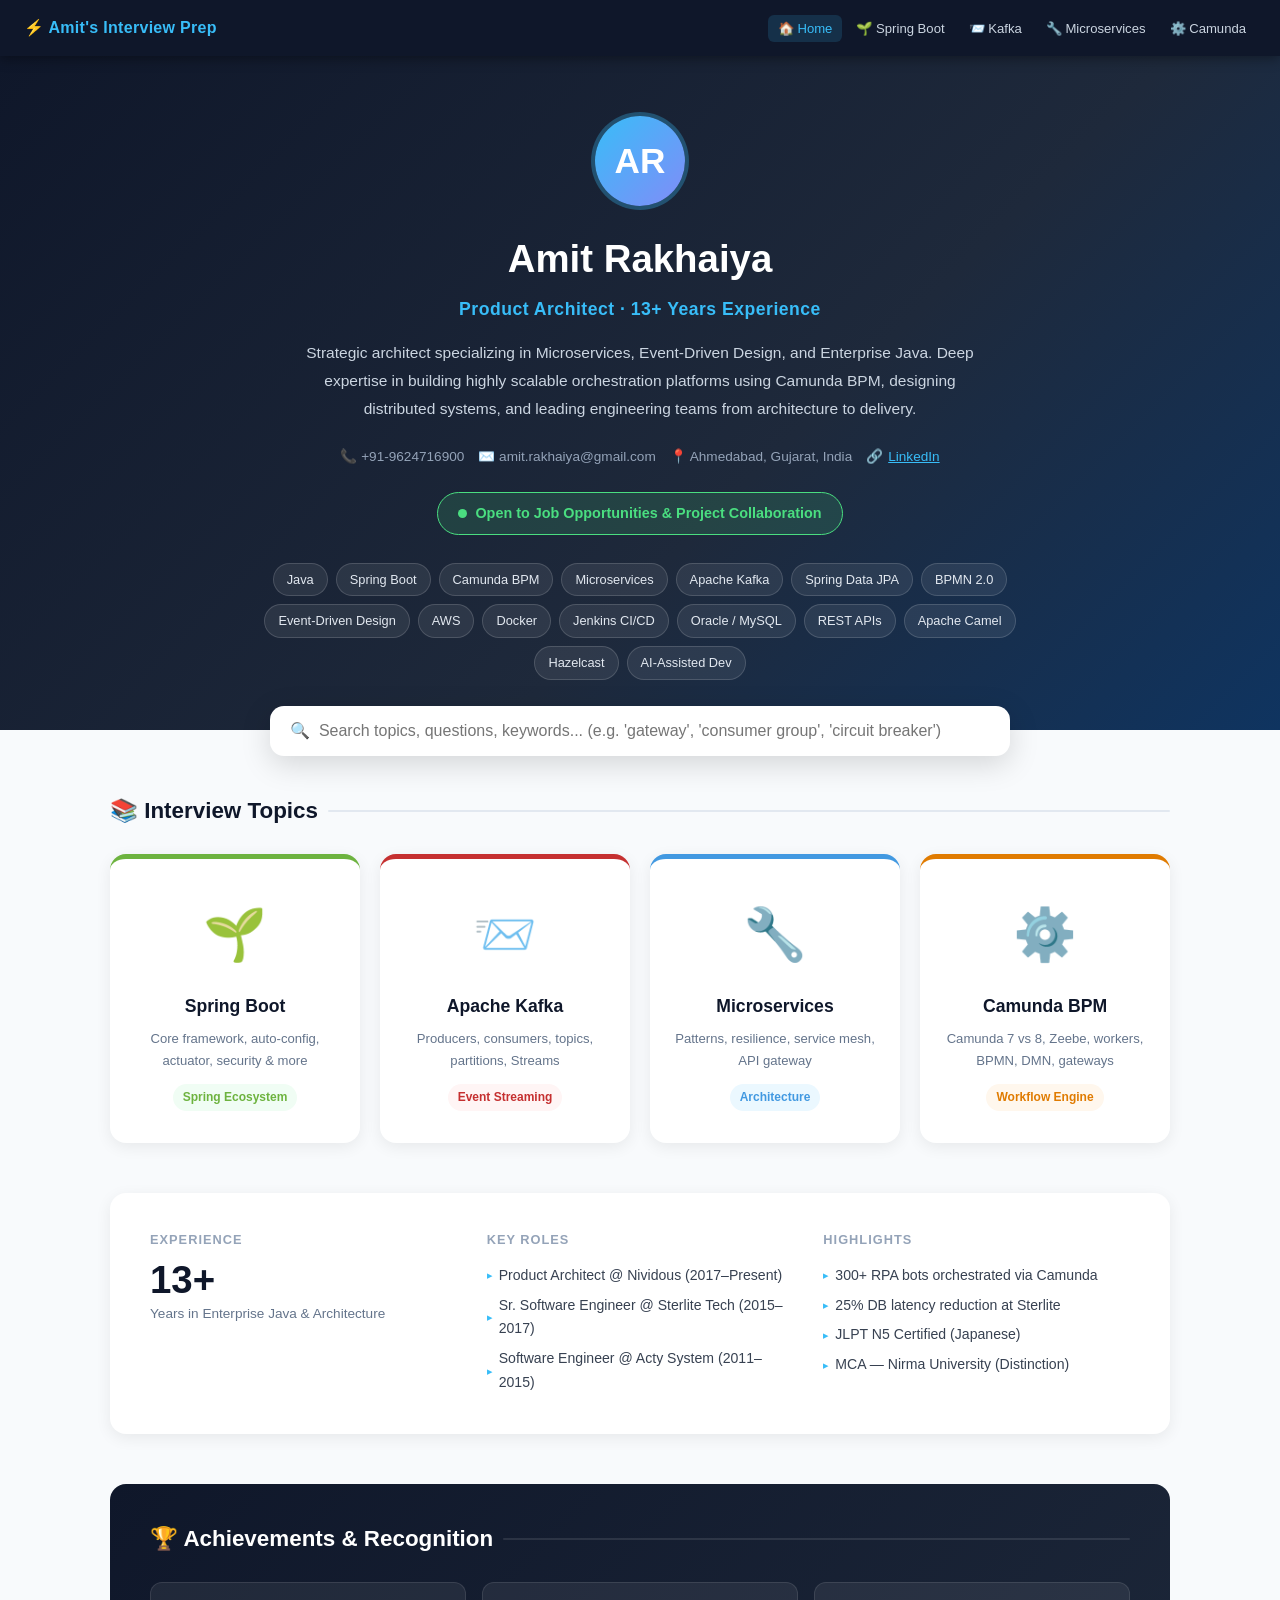
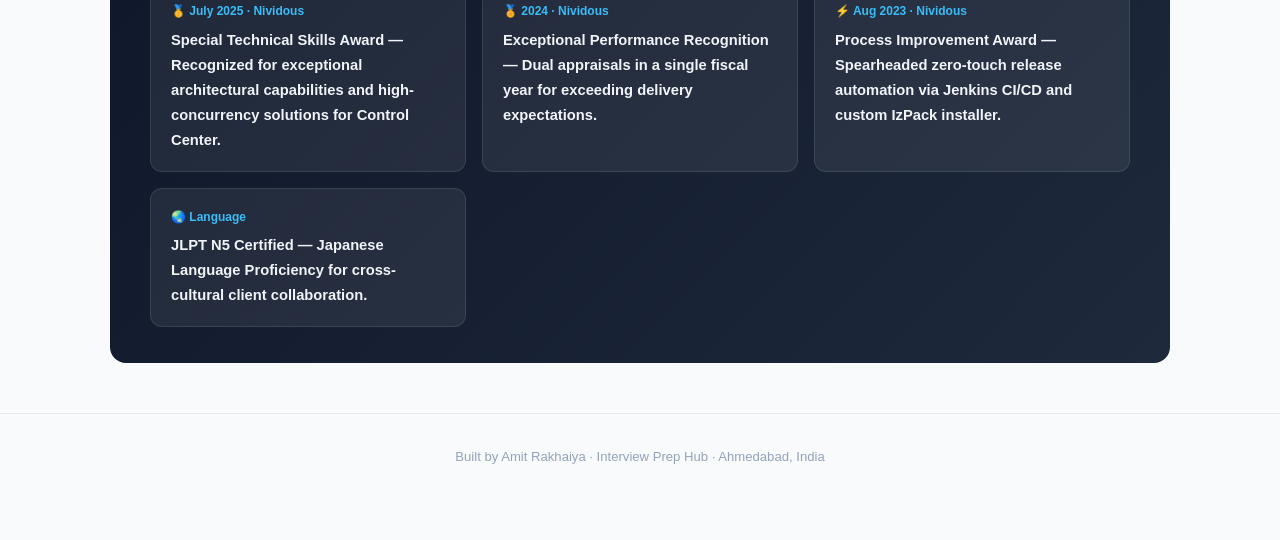
==== index.html @ 1fba0f02 "Add interview mini-site: index, Camunda Q&A, shared nav and theme" ====
<!DOCTYPE html>
<html lang="en">
<head>
<meta charset="UTF-8">
<meta name="viewport" content="width=device-width, initial-scale=1.0">
<title>Amit Rakhaiya — Interview Prep Hub</title>
<link rel="stylesheet" href="site.css">
<style>
  body { background: #f8fafc; padding-bottom: 40px; }

  /* ── HERO ──────────────────────────────── */
  .hero {
    background: linear-gradient(135deg, #0f172a 0%, #1e293b 60%, #0f3460 100%);
    color: white;
    padding: 60px 24px 50px;
    text-align: center;
  }
  .hero .avatar {
    width: 90px; height: 90px;
    background: linear-gradient(135deg, #38bdf8, #818cf8);
    border-radius: 50%;
    display: flex; align-items: center; justify-content: center;
    font-size: 2.2em; font-weight: 800;
    margin: 0 auto 20px;
    box-shadow: 0 0 0 4px rgba(56,189,248,0.3);
  }
  .hero h1 { font-size: 2.4em; font-weight: 800; margin-bottom: 4px; }
  .hero .role {
    font-size: 1.1em; color: #38bdf8; font-weight: 600; margin-bottom: 14px;
    letter-spacing: 0.5px;
  }
  .hero .summary {
    max-width: 680px; margin: 0 auto 22px;
    color: #cbd5e1; font-size: 0.97em; line-height: 1.8;
  }
  .hero .meta {
    display: flex; flex-wrap: wrap; justify-content: center;
    gap: 14px; font-size: 0.85em; color: #94a3b8; margin-bottom: 24px;
  }
  .hero .meta span { display: flex; align-items: center; gap: 5px; }

  /* availability badge */
  .available-badge {
    display: inline-flex; align-items: center; gap: 8px;
    background: rgba(74,222,128,0.15);
    border: 1.5px solid #4ade80;
    color: #4ade80;
    padding: 8px 20px;
    border-radius: 999px;
    font-weight: 600; font-size: 0.9em;
    margin-bottom: 28px;
    animation: pulse-badge 2.5s ease-in-out infinite;
  }
  .available-badge .dot {
    width: 9px; height: 9px;
    background: #4ade80; border-radius: 50%;
    animation: blink 1.2s ease-in-out infinite;
  }
  @keyframes pulse-badge {
    0%, 100% { box-shadow: 0 0 0 0 rgba(74,222,128,0.3); }
    50% { box-shadow: 0 0 0 8px rgba(74,222,128,0); }
  }
  @keyframes blink { 0%,100%{opacity:1} 50%{opacity:0.3} }

  /* skills chips */
  .skills-row {
    display: flex; flex-wrap: wrap; justify-content: center;
    gap: 8px; max-width: 780px; margin: 0 auto;
  }
  .skill-chip {
    background: rgba(255,255,255,0.08);
    border: 1px solid rgba(255,255,255,0.15);
    color: #e2e8f0;
    padding: 5px 13px;
    border-radius: 999px;
    font-size: 0.8em;
    font-weight: 500;
  }

  /* ── SEARCH ────────────────────────────── */
  .search-section {
    max-width: 780px; margin: -24px auto 36px;
    padding: 0 20px; position: relative; z-index: 10;
  }
  .search-box {
    width: 100%;
    padding: 16px 52px 16px 20px;
    border: none;
    border-radius: 14px;
    box-shadow: 0 8px 30px rgba(0,0,0,0.15);
    font-size: 1em;
    color: #1e293b;
    outline: none;
    background: white;
  }
  .search-box:focus { box-shadow: 0 8px 30px rgba(56,189,248,0.2); }
  .search-icon {
    position: absolute; right: 36px; top: 50%;
    transform: translateY(-50%);
    font-size: 1.2em; color: #94a3b8; pointer-events: none;
  }
  .search-results {
    background: white;
    border-radius: 12px;
    box-shadow: 0 8px 30px rgba(0,0,0,0.12);
    margin-top: 8px;
    overflow: hidden;
    display: none;
  }
  .search-results.visible { display: block; }
  .search-result-item {
    padding: 12px 18px;
    border-bottom: 1px solid #f1f5f9;
    cursor: pointer;
    transition: background 0.1s;
    text-decoration: none;
    display: block;
    color: #1e293b;
  }
  .search-result-item:hover { background: #f8fafc; }
  .search-result-item:last-child { border-bottom: none; }
  .sri-topic {
    font-size: 0.75em; font-weight: 600;
    padding: 2px 8px; border-radius: 999px;
    margin-bottom: 4px; display: inline-block;
  }
  .sri-q { font-weight: 600; font-size: 0.93em; color: #1e293b; }
  .sri-snippet { font-size: 0.82em; color: #64748b; margin-top: 2px; }
  .no-results { padding: 18px; text-align: center; color: #94a3b8; font-size: 0.9em; }

  /* ── CONTAINER ─────────────────────────── */
  .container { max-width: 1100px; margin: 0 auto; padding: 0 20px; }

  /* ── SECTION TITLE ─────────────────────── */
  .section-title {
    font-size: 1.4em; font-weight: 700; color: #0f172a;
    margin-bottom: 24px; display: flex; align-items: center; gap: 10px;
  }
  .section-title::after {
    content: ''; flex: 1; height: 2px; background: #e2e8f0; border-radius: 2px;
  }

  /* ── TOPIC TILES ───────────────────────── */
  .tiles-grid {
    display: grid;
    grid-template-columns: repeat(auto-fill, minmax(240px, 1fr));
    gap: 20px;
    margin-bottom: 50px;
  }
  .tile {
    background: white;
    border-radius: 16px;
    padding: 32px 24px;
    text-align: center;
    box-shadow: 0 4px 16px rgba(0,0,0,0.07);
    text-decoration: none;
    color: inherit;
    transition: transform 0.2s, box-shadow 0.2s;
    border-top: 5px solid transparent;
    position: relative;
    overflow: hidden;
  }
  .tile::before {
    content: '';
    position: absolute; top: 0; left: 0; right: 0; bottom: 0;
    background: var(--tile-color);
    opacity: 0;
    transition: opacity 0.2s;
  }
  .tile:hover { transform: translateY(-4px); box-shadow: 0 12px 32px rgba(0,0,0,0.12); }
  .tile:hover::before { opacity: 0.04; }
  .tile .tile-icon { font-size: 3.2em; margin-bottom: 14px; display: block; }
  .tile .tile-name { font-size: 1.1em; font-weight: 700; color: #0f172a; margin-bottom: 6px; }
  .tile .tile-count { font-size: 0.82em; color: #64748b; font-weight: 500; }
  .tile .tile-tag {
    display: inline-block; margin-top: 12px;
    padding: 3px 10px; border-radius: 999px;
    font-size: 0.75em; font-weight: 600;
    background: var(--tile-bg); color: var(--tile-color);
  }
  /* tile colors */
  .tile-spring  { --tile-color:#6db33f; --tile-bg:#f0fdf4; border-top-color:#6db33f; }
  .tile-kafka   { --tile-color:#c53030; --tile-bg:#fff5f5; border-top-color:#c53030; }
  .tile-ms      { --tile-color:#4299e1; --tile-bg:#ebf8ff; border-top-color:#4299e1; }
  .tile-camunda { --tile-color:#e07b00; --tile-bg:#fff7ed; border-top-color:#e07b00; }

  /* ── ABOUT STRIP ───────────────────────── */
  .about-strip {
    background: white;
    border-radius: 16px;
    padding: 36px 40px;
    box-shadow: 0 4px 16px rgba(0,0,0,0.07);
    margin-bottom: 50px;
    display: grid;
    grid-template-columns: 1fr 1fr 1fr;
    gap: 30px;
  }
  @media(max-width:700px){ .about-strip { grid-template-columns: 1fr; } }
  .about-item h3 { font-size: 0.8em; text-transform: uppercase; letter-spacing: 1px; color: #94a3b8; margin-bottom: 10px; }
  .about-item .exp-num { font-size: 2.4em; font-weight: 800; color: #0f172a; line-height: 1; }
  .about-item .exp-label { font-size: 0.85em; color: #64748b; margin-top: 3px; }
  .about-item ul { list-style: none; }
  .about-item ul li { font-size: 0.88em; color: #374151; padding: 3px 0; display: flex; align-items: center; gap: 6px; }
  .about-item ul li::before { content: '▸'; color: #38bdf8; font-size: 0.8em; }

  /* ── ACHIEVEMENTS ───────────────────────── */
  .achievements {
    background: linear-gradient(135deg, #0f172a, #1e293b);
    border-radius: 16px;
    padding: 36px 40px;
    margin-bottom: 50px;
    color: white;
  }
  .achievements .section-title { color: white; }
  .achievements .section-title::after { background: rgba(255,255,255,0.1); }
  .ach-grid { display: grid; grid-template-columns: repeat(auto-fill, minmax(260px,1fr)); gap: 16px; }
  .ach-card {
    background: rgba(255,255,255,0.07);
    border: 1px solid rgba(255,255,255,0.1);
    border-radius: 12px;
    padding: 18px 20px;
  }
  .ach-card .ach-year { font-size: 0.75em; color: #38bdf8; font-weight: 600; margin-bottom: 6px; }
  .ach-card .ach-title { font-size: 0.92em; font-weight: 600; color: #f1f5f9; }
</style>
</head>
<body>

<!-- NAV -->
<nav class="site-nav">
  <a href="index.html" class="nav-brand">⚡ Amit's Interview Prep</a>
  <ul class="nav-links">
    <li><a href="index.html" class="active">🏠 Home</a></li>
    <li><a href="spring-boot-interview.html">🌱 Spring Boot</a></li>
    <li><a href="apache-kafka-interview.html">📨 Kafka</a></li>
    <li><a href="microservices-interview.html">🔧 Microservices</a></li>
    <li><a href="camunda-interview-questions.html">⚙️ Camunda</a></li>
  </ul>
</nav>

<!-- HERO -->
<div class="hero">
  <div class="avatar">AR</div>
  <h1>Amit Rakhaiya</h1>
  <div class="role">Product Architect · 13+ Years Experience</div>
  <p class="summary">
    Strategic architect specializing in Microservices, Event-Driven Design, and Enterprise Java.
    Deep expertise in building highly scalable orchestration platforms using Camunda BPM,
    designing distributed systems, and leading engineering teams from architecture to delivery.
  </p>
  <div class="meta">
    <span>📞 +91-9624716900</span>
    <span>✉️ amit.rakhaiya@gmail.com</span>
    <span>📍 Ahmedabad, Gujarat, India</span>
    <span>🔗 <a href="https://www.linkedin.com/in/amit-rakhaiya" target="_blank" style="color:#38bdf8">LinkedIn</a></span>
  </div>
  <div class="available-badge">
    <span class="dot"></span>
    Open to Job Opportunities &amp; Project Collaboration
  </div>
  <div class="skills-row">
    <span class="skill-chip">Java</span>
    <span class="skill-chip">Spring Boot</span>
    <span class="skill-chip">Camunda BPM</span>
    <span class="skill-chip">Microservices</span>
    <span class="skill-chip">Apache Kafka</span>
    <span class="skill-chip">Spring Data JPA</span>
    <span class="skill-chip">BPMN 2.0</span>
    <span class="skill-chip">Event-Driven Design</span>
    <span class="skill-chip">AWS</span>
    <span class="skill-chip">Docker</span>
    <span class="skill-chip">Jenkins CI/CD</span>
    <span class="skill-chip">Oracle / MySQL</span>
    <span class="skill-chip">REST APIs</span>
    <span class="skill-chip">Apache Camel</span>
    <span class="skill-chip">Hazelcast</span>
    <span class="skill-chip">AI-Assisted Dev</span>
  </div>
</div>

<!-- SEARCH -->
<div class="search-section">
  <input class="search-box" id="searchInput" type="text"
    placeholder="🔍  Search topics, questions, keywords... (e.g. 'gateway', 'consumer group', 'circuit breaker')"
    autocomplete="off">
  <div class="search-results" id="searchResults"></div>
</div>

<!-- MAIN CONTENT -->
<div class="container">

  <!-- TOPIC TILES -->
  <div class="section-title">📚 Interview Topics</div>
  <div class="tiles-grid">
    <a href="spring-boot-interview.html" class="tile tile-spring">
      <span class="tile-icon">🌱</span>
      <div class="tile-name">Spring Boot</div>
      <div class="tile-count">Core framework, auto-config, actuator, security &amp; more</div>
      <span class="tile-tag">Spring Ecosystem</span>
    </a>
    <a href="apache-kafka-interview.html" class="tile tile-kafka">
      <span class="tile-icon">📨</span>
      <div class="tile-name">Apache Kafka</div>
      <div class="tile-count">Producers, consumers, topics, partitions, Streams</div>
      <span class="tile-tag">Event Streaming</span>
    </a>
    <a href="microservices-interview.html" class="tile tile-ms">
      <span class="tile-icon">🔧</span>
      <div class="tile-name">Microservices</div>
      <div class="tile-count">Patterns, resilience, service mesh, API gateway</div>
      <span class="tile-tag">Architecture</span>
    </a>
    <a href="camunda-interview-questions.html" class="tile tile-camunda">
      <span class="tile-icon">⚙️</span>
      <div class="tile-name">Camunda BPM</div>
      <div class="tile-count">Camunda 7 vs 8, Zeebe, workers, BPMN, DMN, gateways</div>
      <span class="tile-tag">Workflow Engine</span>
    </a>
  </div>

  <!-- ABOUT STRIP -->
  <div class="about-strip">
    <div class="about-item">
      <h3>Experience</h3>
      <div class="exp-num">13+</div>
      <div class="exp-label">Years in Enterprise Java &amp; Architecture</div>
    </div>
    <div class="about-item">
      <h3>Key Roles</h3>
      <ul>
        <li>Product Architect @ Nividous (2017–Present)</li>
        <li>Sr. Software Engineer @ Sterlite Tech (2015–2017)</li>
        <li>Software Engineer @ Acty System (2011–2015)</li>
      </ul>
    </div>
    <div class="about-item">
      <h3>Highlights</h3>
      <ul>
        <li>300+ RPA bots orchestrated via Camunda</li>
        <li>25% DB latency reduction at Sterlite</li>
        <li>JLPT N5 Certified (Japanese)</li>
        <li>MCA — Nirma University (Distinction)</li>
      </ul>
    </div>
  </div>

  <!-- ACHIEVEMENTS -->
  <div class="achievements">
    <div class="section-title">🏆 Achievements &amp; Recognition</div>
    <div class="ach-grid">
      <div class="ach-card">
        <div class="ach-year">🥇 July 2025 · Nividous</div>
        <div class="ach-title">Special Technical Skills Award — Recognized for exceptional architectural capabilities and high-concurrency solutions for Control Center.</div>
      </div>
      <div class="ach-card">
        <div class="ach-year">🏅 2024 · Nividous</div>
        <div class="ach-title">Exceptional Performance Recognition — Dual appraisals in a single fiscal year for exceeding delivery expectations.</div>
      </div>
      <div class="ach-card">
        <div class="ach-year">⚡ Aug 2023 · Nividous</div>
        <div class="ach-title">Process Improvement Award — Spearheaded zero-touch release automation via Jenkins CI/CD and custom IzPack installer.</div>
      </div>
      <div class="ach-card">
        <div class="ach-year">🌏 Language</div>
        <div class="ach-title">JLPT N5 Certified — Japanese Language Proficiency for cross-cultural client collaboration.</div>
      </div>
    </div>
  </div>

</div><!-- /container -->

<div class="site-footer">
  Built by Amit Rakhaiya · Interview Prep Hub · Ahmedabad, India
</div>

<script>
// ── SEARCH DATA ─────────────────────────────────────────────────────────
const searchData = [
  // Spring Boot
  { topic:"Spring Boot", color:"#6db33f", bg:"#f0fdf4", url:"spring-boot-interview.html",
    q:"What is Spring Boot auto-configuration?", snippet:"Spring Boot auto-configures beans based on classpath and properties." },
  { topic:"Spring Boot", color:"#6db33f", bg:"#f0fdf4", url:"spring-boot-interview.html",
    q:"What is Spring Boot Actuator?", snippet:"Exposes production-ready endpoints for health, metrics, info." },
  { topic:"Spring Boot", color:"#6db33f", bg:"#f0fdf4", url:"spring-boot-interview.html",
    q:"What are Spring Boot starters?", snippet:"Pre-packaged dependency descriptors for common use cases." },
  { topic:"Spring Boot", color:"#6db33f", bg:"#f0fdf4", url:"spring-boot-interview.html",
    q:"Spring Boot vs Spring MVC?", snippet:"Spring Boot adds auto-config and embedded server on top of Spring MVC." },
  { topic:"Spring Boot", color:"#6db33f", bg:"#f0fdf4", url:"spring-boot-interview.html",
    q:"What is @SpringBootApplication?", snippet:"Combines @Configuration, @EnableAutoConfiguration, @ComponentScan." },
  { topic:"Spring Boot", color:"#6db33f", bg:"#f0fdf4", url:"spring-boot-interview.html",
    q:"What is Spring Security?", snippet:"Authentication and authorization framework for Spring applications." },
  { topic:"Spring Boot", color:"#6db33f", bg:"#f0fdf4", url:"spring-boot-interview.html",
    q:"What is Spring Data JPA?", snippet:"Abstraction over JPA repositories with derived query support." },
  { topic:"Spring Boot", color:"#6db33f", bg:"#f0fdf4", url:"spring-boot-interview.html",
    q:"What is @Transactional?", snippet:"Marks a method to run within a database transaction boundary." },
  // Kafka
  { topic:"Apache Kafka", color:"#c53030", bg:"#fff5f5", url:"apache-kafka-interview.html",
    q:"What is Apache Kafka?", snippet:"Distributed event streaming platform for high-throughput messaging." },
  { topic:"Apache Kafka", color:"#c53030", bg:"#fff5f5", url:"apache-kafka-interview.html",
    q:"What is a Kafka topic?", snippet:"A named stream of records; partitioned for parallelism." },
  { topic:"Apache Kafka", color:"#c53030", bg:"#fff5f5", url:"apache-kafka-interview.html",
    q:"What is a consumer group?", snippet:"Group of consumers sharing partitions; each partition assigned to one consumer." },
  { topic:"Apache Kafka", color:"#c53030", bg:"#fff5f5", url:"apache-kafka-interview.html",
    q:"Kafka producer acknowledgment modes?", snippet:"acks=0 (no ack), acks=1 (leader), acks=all (all replicas)." },
  { topic:"Apache Kafka", color:"#c53030", bg:"#fff5f5", url:"apache-kafka-interview.html",
    q:"What is Kafka Streams?", snippet:"Client library for real-time stream processing on Kafka topics." },
  { topic:"Apache Kafka", color:"#c53030", bg:"#fff5f5", url:"apache-kafka-interview.html",
    q:"What is offset in Kafka?", snippet:"Unique sequential id of a record within a partition." },
  // Microservices
  { topic:"Microservices", color:"#4299e1", bg:"#ebf8ff", url:"microservices-interview.html",
    q:"What is the Circuit Breaker pattern?", snippet:"Stops cascading failures by opening circuit after threshold failures." },
  { topic:"Microservices", color:"#4299e1", bg:"#ebf8ff", url:"microservices-interview.html",
    q:"What is an API Gateway?", snippet:"Single entry point for all microservice requests, handles routing and auth." },
  { topic:"Microservices", color:"#4299e1", bg:"#ebf8ff", url:"microservices-interview.html",
    q:"What is service discovery?", snippet:"Dynamic lookup of service instances using Eureka, Consul, etc." },
  { topic:"Microservices", color:"#4299e1", bg:"#ebf8ff", url:"microservices-interview.html",
    q:"Saga pattern vs 2PC?", snippet:"Saga uses compensating transactions; 2PC uses distributed locking." },
  { topic:"Microservices", color:"#4299e1", bg:"#ebf8ff", url:"microservices-interview.html",
    q:"What is CQRS?", snippet:"Separates read (Query) and write (Command) models for scalability." },
  { topic:"Microservices", color:"#4299e1", bg:"#ebf8ff", url:"microservices-interview.html",
    q:"What is Event Sourcing?", snippet:"Store all state changes as events; rebuild state by replaying them." },
  // Camunda
  { topic:"Camunda BPM", color:"#e07b00", bg:"#fff7ed", url:"camunda-interview-questions.html",
    q:"Camunda 7 vs Camunda 8 — key differences?", snippet:"Camunda 7 embeds engine; Camunda 8 uses Zeebe via gRPC, no shared DB." },
  { topic:"Camunda BPM", color:"#e07b00", bg:"#fff7ed", url:"camunda-interview-questions.html",
    q:"What is Zeebe?", snippet:"Distributed workflow engine powering Camunda 8, communicates via gRPC." },
  { topic:"Camunda BPM", color:"#e07b00", bg:"#fff7ed", url:"camunda-interview-questions.html",
    q:"What is a Job Worker?", snippet:"Spring component annotated @JobWorker that handles Zeebe service tasks." },
  { topic:"Camunda BPM", color:"#e07b00", bg:"#fff7ed", url:"camunda-interview-questions.html",
    q:"What are the types of gateways in BPMN?", snippet:"XOR (exclusive), AND (parallel), OR (inclusive), Event-based." },
  { topic:"Camunda BPM", color:"#e07b00", bg:"#fff7ed", url:"camunda-interview-questions.html",
    q:"What is DMN?", snippet:"Decision Model and Notation — table-based business rule evaluation." },
  { topic:"Camunda BPM", color:"#e07b00", bg:"#fff7ed", url:"camunda-interview-questions.html",
    q:"What are boundary events?", snippet:"Events attached to task/sub-process boundary — interrupting or non-interrupting." },
  { topic:"Camunda BPM", color:"#e07b00", bg:"#fff7ed", url:"camunda-interview-questions.html",
    q:"What is an Escalation End Event?", snippet:"Throws escalation upward to parent process; terminates the sub-process." },
  { topic:"Camunda BPM", color:"#e07b00", bg:"#fff7ed", url:"camunda-interview-questions.html",
    q:"What is idempotency in Camunda?", snippet:"Check before save to prevent duplicate inserts on Zeebe job retries." },
  { topic:"Camunda BPM", color:"#e07b00", bg:"#fff7ed", url:"camunda-interview-questions.html",
    q:"What are intermediate events?", snippet:"Sit between start/end — catching (wait) or throwing (send) during execution." },
  { topic:"Camunda BPM", color:"#e07b00", bg:"#fff7ed", url:"camunda-interview-questions.html",
    q:"What is execution scope?", snippet:"Variable visibility boundary — process, sub-process, or multi-instance." },
  { topic:"Camunda BPM", color:"#e07b00", bg:"#fff7ed", url:"camunda-interview-questions.html",
    q:"What is a connector in Camunda 8?", snippet:"Pre-built integration (HTTP, Slack, Kafka) configured in Modeler — no code needed." },
  { topic:"Camunda BPM", color:"#e07b00", bg:"#fff7ed", url:"camunda-interview-questions.html",
    q:"What is a Pool and Lane in BPMN?", snippet:"Pool = participant; Lane = role/department. Lanes are visual only in Camunda 8." },
  { topic:"Camunda BPM", color:"#e07b00", bg:"#fff7ed", url:"camunda-interview-questions.html",
    q:"What is JTA and why not in Camunda 8?", snippet:"Java Transaction API for distributed txns. Camunda 8 uses gRPC, outside JTA boundary." },
  { topic:"Camunda BPM", color:"#e07b00", bg:"#fff7ed", url:"camunda-interview-questions.html",
    q:"Ways to start a Camunda process?", snippet:"None start, Timer, Message, Signal, API, Tasklist, Call Activity, Event sub-process." },
  { topic:"Camunda BPM", color:"#e07b00", bg:"#fff7ed", url:"camunda-interview-questions.html",
    q:"What is sub-process in BPMN?", snippet:"Collapsed activity containing its own flow — embedded or call activity." },
];

// ── SEARCH LOGIC ────────────────────────────────────────────────────────
const input = document.getElementById('searchInput');
const resultsEl = document.getElementById('searchResults');

input.addEventListener('input', () => {
  const q = input.value.trim().toLowerCase();
  if (!q) { resultsEl.classList.remove('visible'); return; }

  const hits = searchData.filter(d =>
    d.q.toLowerCase().includes(q) ||
    d.snippet.toLowerCase().includes(q) ||
    d.topic.toLowerCase().includes(q)
  ).slice(0, 8);

  if (!hits.length) {
    resultsEl.innerHTML = '<div class="no-results">No results found — try a different keyword</div>';
  } else {
    resultsEl.innerHTML = hits.map(h => `
      <a class="search-result-item" href="${h.url}">
        <span class="sri-topic" style="background:${h.bg};color:${h.color}">${h.topic}</span>
        <div class="sri-q">${h.q}</div>
        <div class="sri-snippet">${h.snippet}</div>
      </a>`).join('');
  }
  resultsEl.classList.add('visible');
});

document.addEventListener('click', e => {
  if (!e.target.closest('.search-section')) resultsEl.classList.remove('visible');
});
</script>
</body>
</html>
---- site.css ----
/* ============================================================
   SHARED SITE STYLES — Amit Rakhaiya Interview Prep Mini-Site
   ============================================================ */

*, *::before, *::after { box-sizing: border-box; margin: 0; padding: 0; }

:root {
  --nav-bg: #0f172a;
  --nav-accent: #38bdf8;
  --font: -apple-system, BlinkMacSystemFont, "Segoe UI", Roboto, sans-serif;
}

body {
  font-family: var(--font);
  color: #2d3748;
  line-height: 1.7;
}

/* ── NAV ─────────────────────────────────────────────────── */
.site-nav {
  background: var(--nav-bg);
  padding: 0 24px;
  display: flex;
  align-items: center;
  justify-content: space-between;
  height: 56px;
  position: sticky;
  top: 0;
  z-index: 100;
  box-shadow: 0 2px 12px rgba(0,0,0,0.4);
}

.site-nav .nav-brand {
  font-size: 1em;
  font-weight: 700;
  color: var(--nav-accent);
  text-decoration: none;
  letter-spacing: 0.3px;
  display: flex;
  align-items: center;
  gap: 8px;
}

.site-nav .nav-links {
  display: flex;
  align-items: center;
  gap: 4px;
  list-style: none;
  flex-wrap: wrap;
}

.site-nav .nav-links a {
  color: #cbd5e1;
  text-decoration: none;
  font-size: 0.82em;
  font-weight: 500;
  padding: 6px 10px;
  border-radius: 6px;
  transition: background 0.15s, color 0.15s;
}

.site-nav .nav-links a:hover,
.site-nav .nav-links a.active {
  background: rgba(56,189,248,0.15);
  color: var(--nav-accent);
}

/* ── BACK TO HOME ────────────────────────────────────────── */
.back-home {
  display: inline-flex;
  align-items: center;
  gap: 6px;
  color: #4a5568;
  text-decoration: none;
  font-size: 0.88em;
  margin-bottom: 20px;
  font-weight: 500;
  transition: color 0.15s;
}
.back-home:hover { color: #2d3748; }

/* ── CODE BLOCKS ─────────────────────────────────────────── */
pre {
  background: #1e293b;
  color: #e2e8f0;
  padding: 16px 20px;
  border-radius: 10px;
  overflow-x: auto;
  font-size: 0.88em;
  line-height: 1.6;
  margin: 14px 0;
}
code { font-family: "Fira Code", "Cascadia Code", Consolas, monospace; }
p code, li code {
  background: #f1f5f9;
  color: #c53030;
  padding: 2px 6px;
  border-radius: 4px;
  font-size: 0.9em;
}

/* ── TABLE ───────────────────────────────────────────────── */
.data-table {
  width: 100%;
  border-collapse: collapse;
  margin: 16px 0;
  font-size: 0.92em;
  border-radius: 10px;
  overflow: hidden;
  box-shadow: 0 2px 8px rgba(0,0,0,0.06);
}
.data-table th {
  background: #1e293b;
  color: #e2e8f0;
  padding: 12px 16px;
  text-align: left;
  font-size: 0.85em;
  letter-spacing: 0.5px;
}
.data-table td {
  padding: 11px 16px;
  border-bottom: 1px solid #e2e8f0;
  vertical-align: top;
}
.data-table tr:last-child td { border-bottom: none; }
.data-table tr:nth-child(even) td { background: #f8fafc; }

/* ── DIAGRAM BOX ─────────────────────────────────────────── */
.diagram {
  background: #1e293b;
  color: #94a3b8;
  font-family: "Fira Code", Consolas, monospace;
  font-size: 0.82em;
  padding: 20px 24px;
  border-radius: 10px;
  overflow-x: auto;
  white-space: pre;
  margin: 14px 0;
  line-height: 1.6;
}
.diagram .hl { color: #38bdf8; }
.diagram .ok { color: #4ade80; }
.diagram .warn { color: #fb923c; }

/* ── INTERVIEW TIP ───────────────────────────────────────── */
.interview-tip {
  background: linear-gradient(135deg, #fffbeb, #fef3c7);
  border-left: 4px solid #f59e0b;
  padding: 14px 18px;
  border-radius: 8px;
  margin: 16px 0;
  font-size: 0.93em;
}
.interview-tip strong { color: #92400e; }

/* ── BADGES ──────────────────────────────────────────────── */
.badge {
  display: inline-block;
  padding: 3px 10px;
  border-radius: 999px;
  font-size: 0.78em;
  font-weight: 600;
  letter-spacing: 0.3px;
}
.badge-green { background: #dcfce7; color: #166534; }
.badge-red   { background: #fee2e2; color: #991b1b; }
.badge-blue  { background: #dbeafe; color: #1e40af; }
.badge-orange{ background: #ffedd5; color: #9a3412; }

/* ── FOOTER ──────────────────────────────────────────────── */
.site-footer {
  text-align: center;
  padding: 32px 20px;
  color: #94a3b8;
  font-size: 0.82em;
  margin-top: 40px;
  border-top: 1px solid #e2e8f0;
}
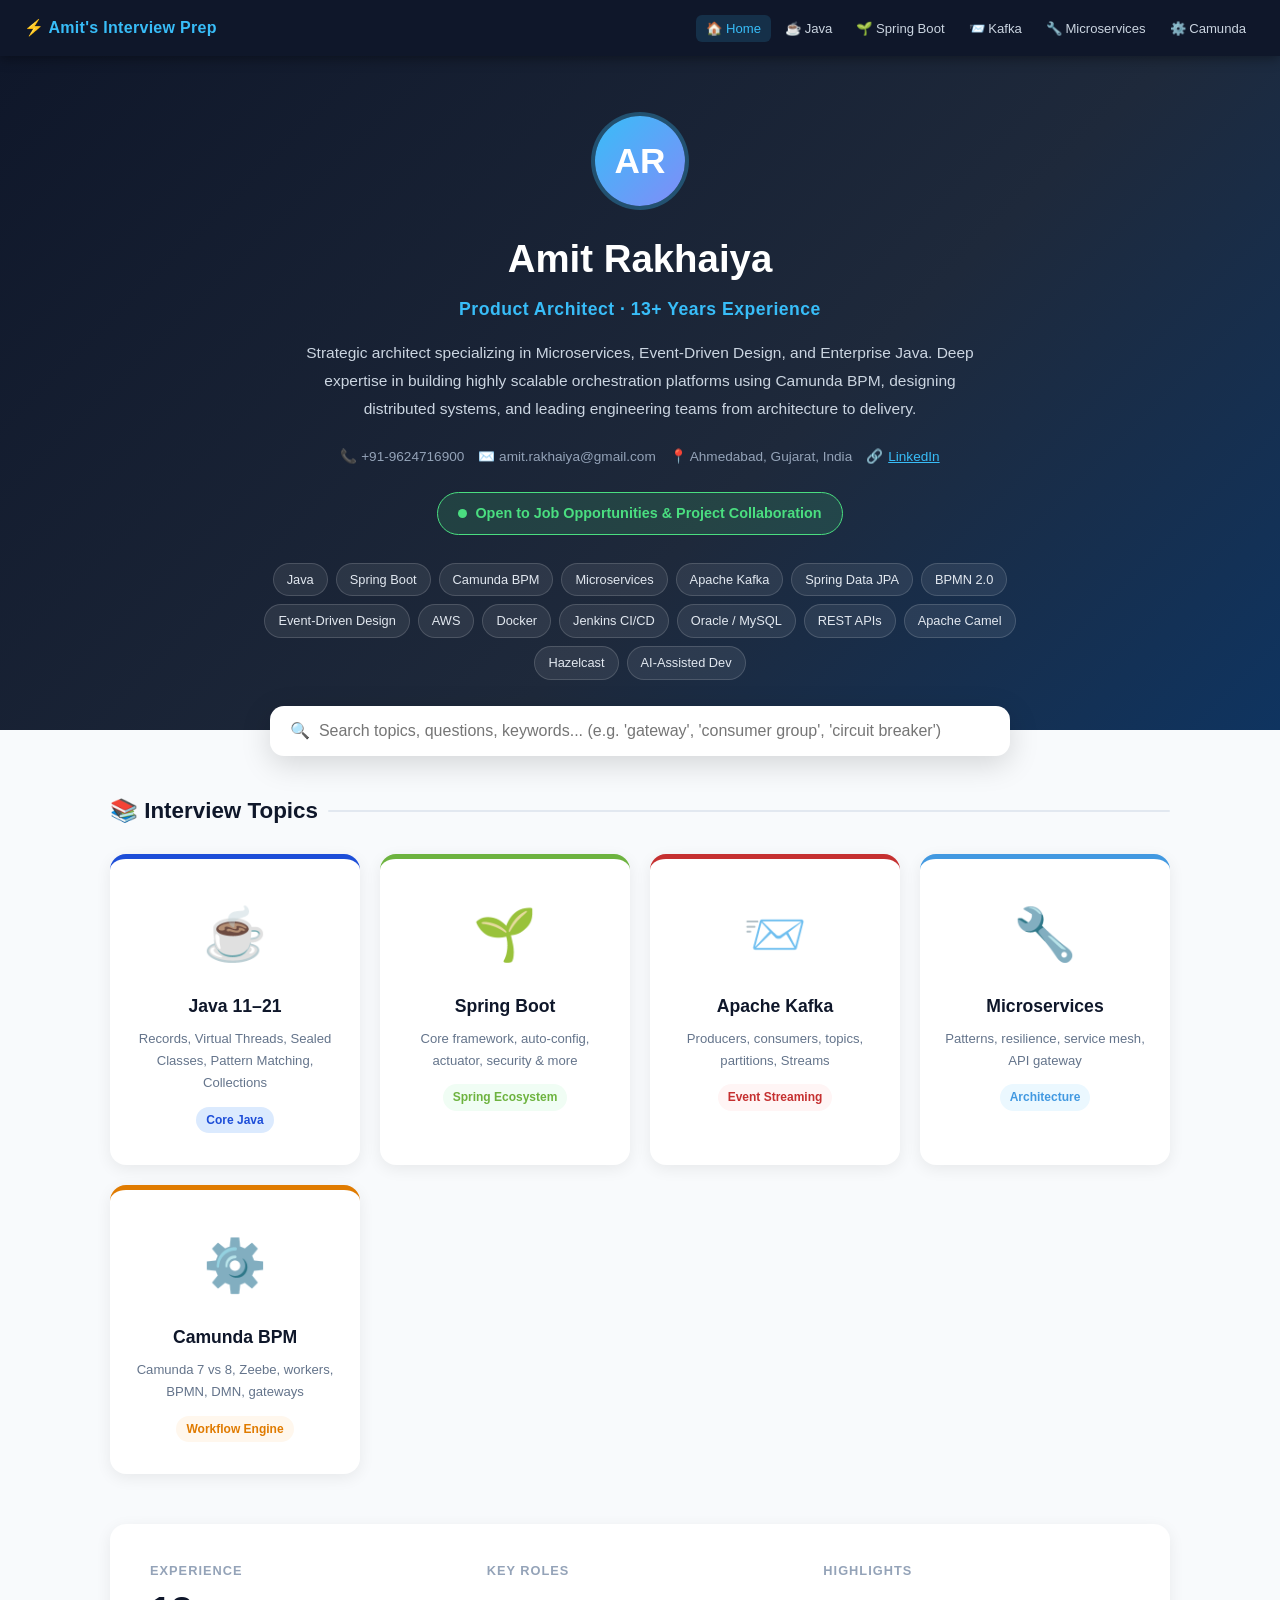
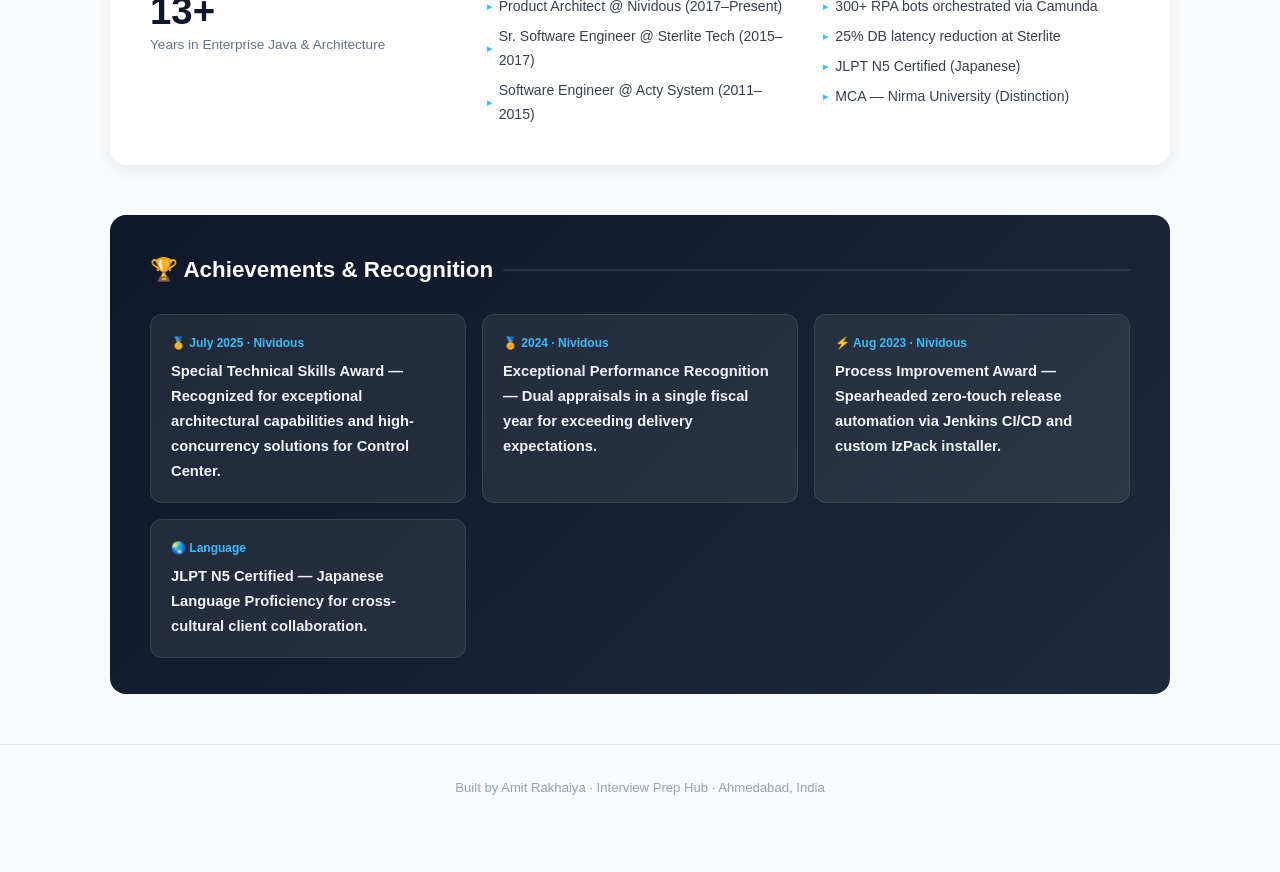
==== commit 3146124c: "feat: add maven multi-module order-processing POC" ====
--- a/index.html
+++ b/index.html
@@ -179,6 +179,7 @@
     background: var(--tile-bg); color: var(--tile-color);
   }
   /* tile colors */
+  .tile-java    { --tile-color:#1d4ed8; --tile-bg:#dbeafe; border-top-color:#1d4ed8; }
   .tile-spring  { --tile-color:#6db33f; --tile-bg:#f0fdf4; border-top-color:#6db33f; }
   .tile-kafka   { --tile-color:#c53030; --tile-bg:#fff5f5; border-top-color:#c53030; }
   .tile-ms      { --tile-color:#4299e1; --tile-bg:#ebf8ff; border-top-color:#4299e1; }
@@ -231,6 +232,7 @@
   <a href="index.html" class="nav-brand">⚡ Amit's Interview Prep</a>
   <ul class="nav-links">
     <li><a href="index.html" class="active">🏠 Home</a></li>
+    <li><a href="java-interview-questions.html">☕ Java</a></li>
     <li><a href="spring-boot-interview.html">🌱 Spring Boot</a></li>
     <li><a href="apache-kafka-interview.html">📨 Kafka</a></li>
     <li><a href="microservices-interview.html">🔧 Microservices</a></li>
@@ -292,6 +294,12 @@
   <!-- TOPIC TILES -->
   <div class="section-title">📚 Interview Topics</div>
   <div class="tiles-grid">
+    <a href="java-interview-questions.html" class="tile tile-java">
+      <span class="tile-icon">☕</span>
+      <div class="tile-name">Java 11–21</div>
+      <div class="tile-count">Records, Virtual Threads, Sealed Classes, Pattern Matching, Collections</div>
+      <span class="tile-tag">Core Java</span>
+    </a>
     <a href="spring-boot-interview.html" class="tile tile-spring">
       <span class="tile-icon">🌱</span>
       <div class="tile-name">Spring Boot</div>
@@ -376,6 +384,27 @@
 <script>
 // ── SEARCH DATA ─────────────────────────────────────────────────────────
 const searchData = [
+  // Java
+  { topic:"Java", color:"#1d4ed8", bg:"#dbeafe", url:"java-interview-questions.html",
+    q:"What is var — Local Variable Type Inference?", snippet:"var lets compiler infer local variable type. Statically typed, introduced Java 10." },
+  { topic:"Java", color:"#1d4ed8", bg:"#dbeafe", url:"java-interview-questions.html",
+    q:"String API enhancements in Java 11?", snippet:"isBlank(), strip(), lines(), repeat(), Files.readString/writeString." },
+  { topic:"Java", color:"#1d4ed8", bg:"#dbeafe", url:"java-interview-questions.html",
+    q:"What are Records in Java 16?", snippet:"Immutable data carriers — auto-generates constructor, getters, equals, hashCode, toString." },
+  { topic:"Java", color:"#1d4ed8", bg:"#dbeafe", url:"java-interview-questions.html",
+    q:"What are Virtual Threads (Java 21)?", snippet:"JVM-managed lightweight threads. Millions can run concurrently — no reactive programming needed." },
+  { topic:"Java", color:"#1d4ed8", bg:"#dbeafe", url:"java-interview-questions.html",
+    q:"What are Sealed Classes (Java 17)?", snippet:"Restrict which classes can extend — enables exhaustive pattern matching at compile time." },
+  { topic:"Java", color:"#1d4ed8", bg:"#dbeafe", url:"java-interview-questions.html",
+    q:"Switch Expressions in Java 14?", snippet:"Switch returns a value, arrow syntax eliminates fall-through, compiler enforces exhaustiveness." },
+  { topic:"Java", color:"#1d4ed8", bg:"#dbeafe", url:"java-interview-questions.html",
+    q:"Pattern Matching instanceof (Java 16)?", snippet:"Eliminates cast-after-instanceof — binds variable directly in the pattern check." },
+  { topic:"Java", color:"#1d4ed8", bg:"#dbeafe", url:"java-interview-questions.html",
+    q:"What are Sequenced Collections (Java 21)?", snippet:"Uniform API for ordered collections — getFirst(), getLast(), reversed()." },
+  { topic:"Java", color:"#1d4ed8", bg:"#dbeafe", url:"java-interview-questions.html",
+    q:"Optional API best practices?", snippet:"Use orElseGet over orElse for expensive defaults. Never use as method parameter or class field." },
+  { topic:"Java", color:"#1d4ed8", bg:"#dbeafe", url:"java-interview-questions.html",
+    q:"Stream API enhancements — takeWhile, dropWhile, toList?", snippet:"Java 9 added takeWhile/dropWhile. Java 16 added toList() returning unmodifiable list." },
   // Spring Boot
   { topic:"Spring Boot", color:"#6db33f", bg:"#f0fdf4", url:"spring-boot-interview.html",
     q:"What is Spring Boot auto-configuration?", snippet:"Spring Boot auto-configures beans based on classpath and properties." },
